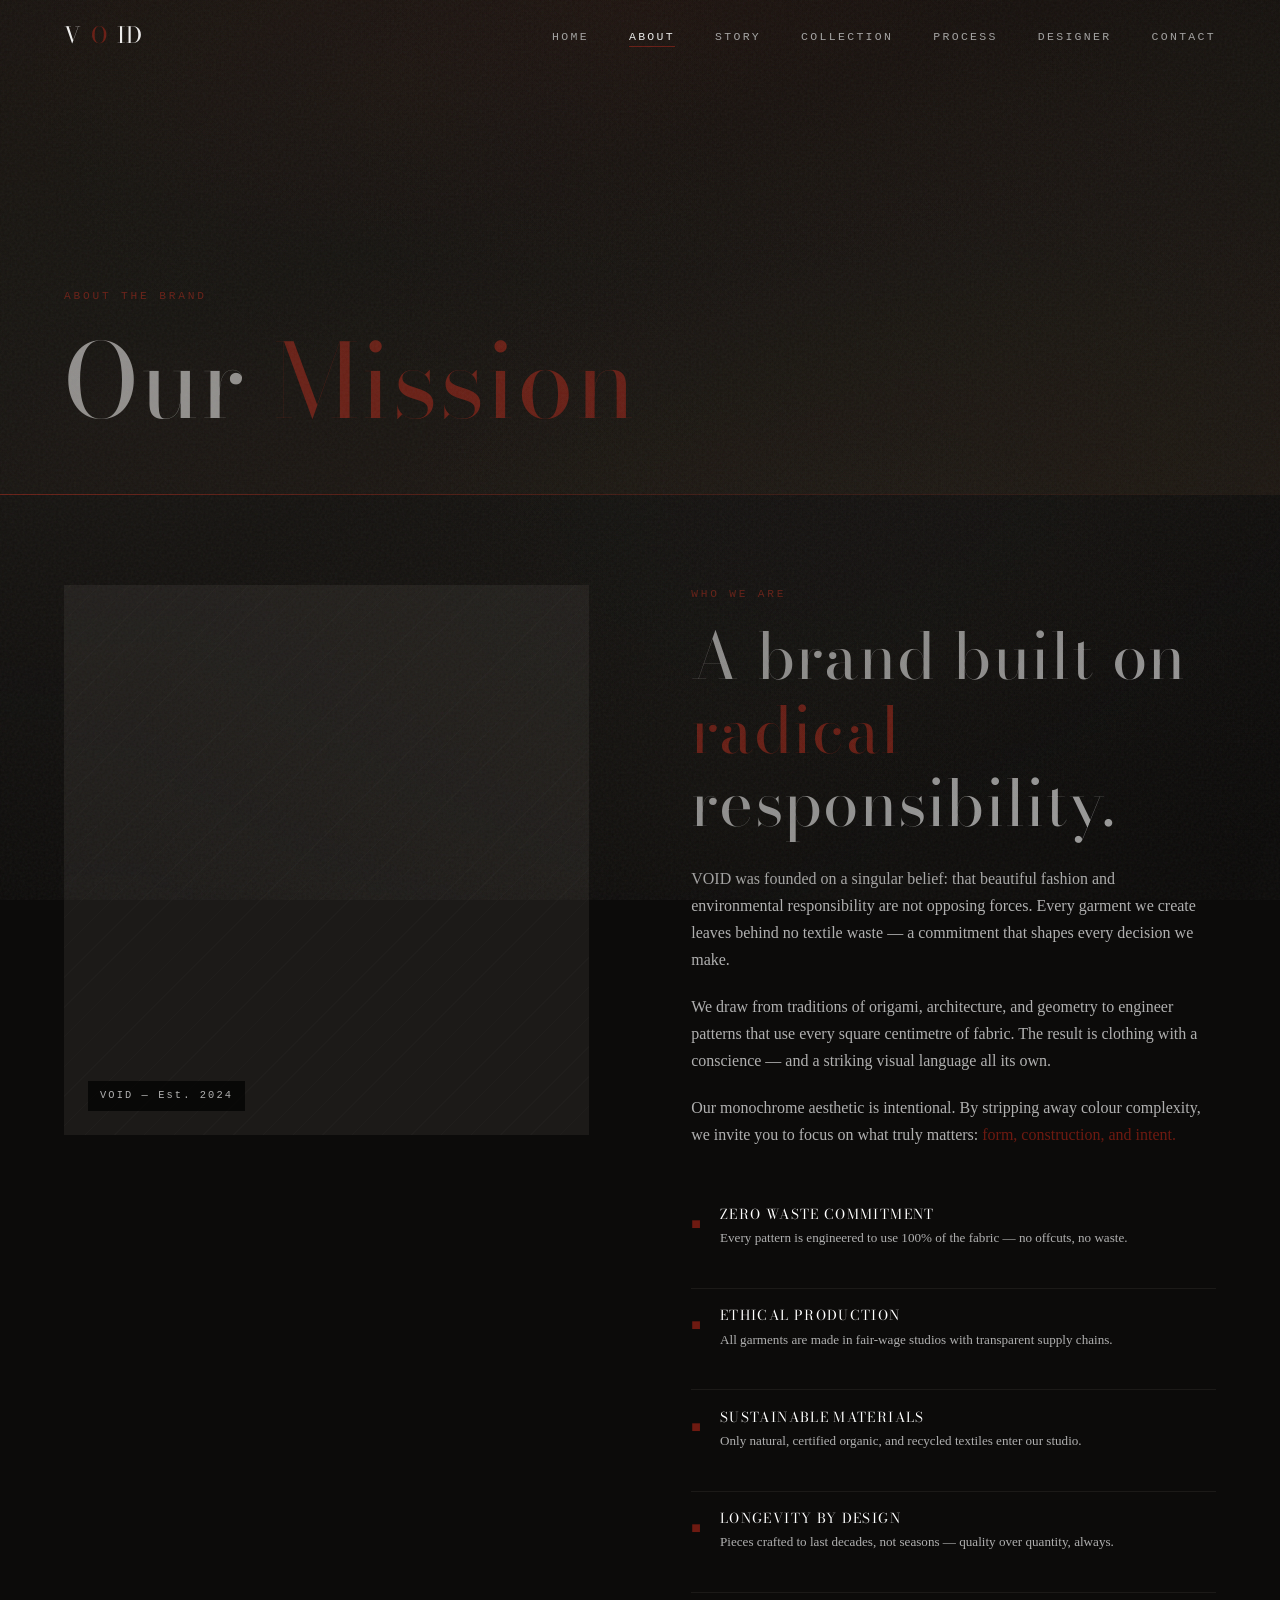
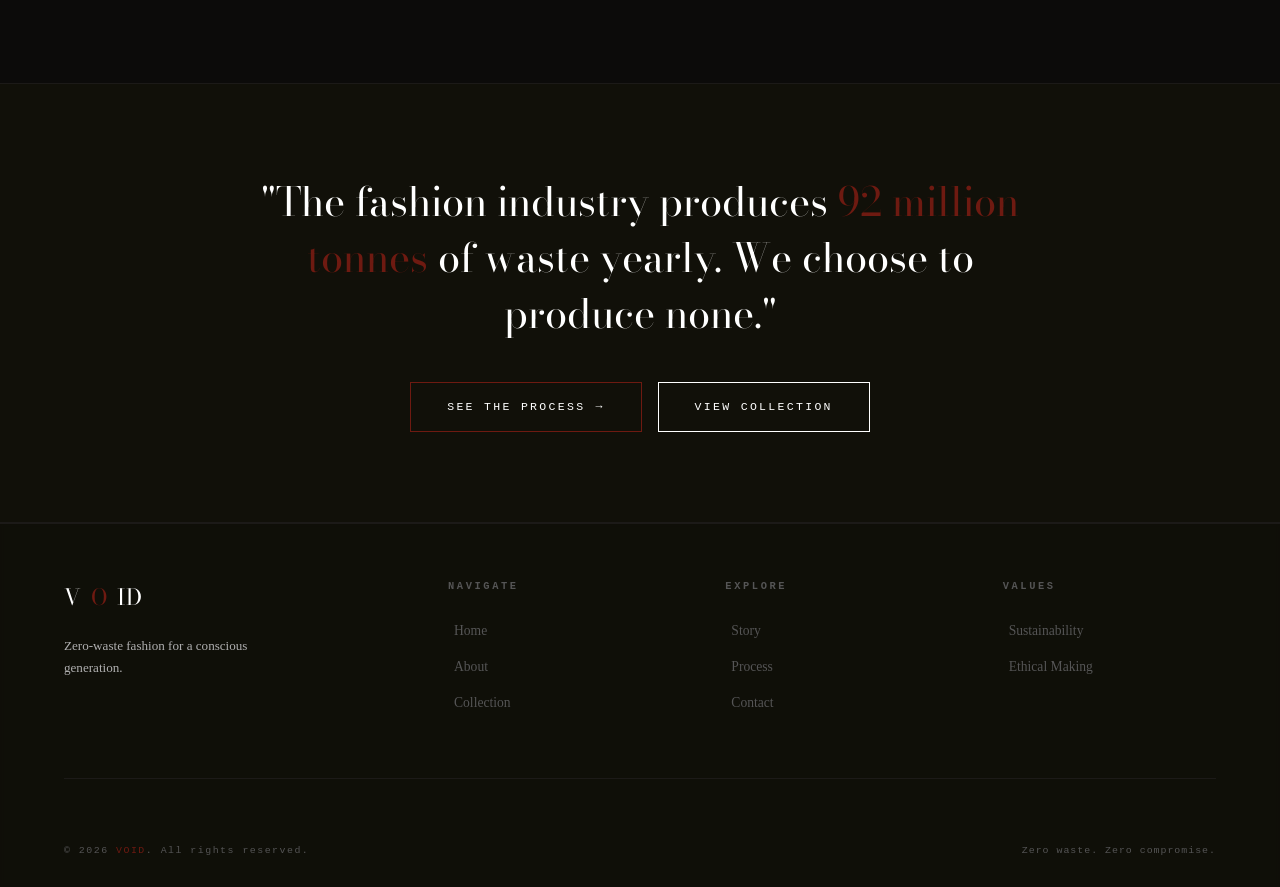
==== about.html @ 2afdbbfb "Add website files Co-Authored-By: Claude Sonnet 4.6 <noreply@anthropic.com>" ====
<!DOCTYPE html>
<html lang="en">
<head>
  <meta charset="UTF-8" />
  <meta name="viewport" content="width=device-width, initial-scale=1.0" />
  <title>About — VOID Zero-Waste Fashion</title>
  <link rel="preconnect" href="https://fonts.googleapis.com" />
  <link rel="preconnect" href="https://fonts.gstatic.com" crossorigin />
  <link href="https://fonts.googleapis.com/css2?family=Bodoni+Moda:ital,opsz,wght@0,6..96,300;0,6..96,400;0,6..96,600;1,6..96,300;1,6..96,400&family=Inter:wght@300;400;500&display=swap" rel="stylesheet" />
  <link rel="stylesheet" href="css/styles.css" />
</head>
<body>

<!-- Loader -->
<div class="page-loader">
  <div class="loader-text"><span>ABOUT</span></div>
  <div class="loader-bar"></div>
  <div class="loader-num">0%</div>
</div>

<div class="cursor-dot"></div>
<div class="cursor-ring"></div>

<div class="lightbox">
  <button class="lightbox-close">&#x2715;</button>
  <img class="lightbox-img" src="" alt="" />
</div>

<nav class="navbar">
  <a href="index.html" class="nav-logo">V<span>O</span>ID</a>
  <ul class="nav-links">
    <li><a href="index.html">Home</a></li>
    <li><a href="about.html">About</a></li>
    <li><a href="story.html">Story</a></li>
    <li><a href="garments.html">Collection</a></li>
    <li><a href="zero-waste.html">Process</a></li>
    <li><a href="designer.html">Designer</a></li>
    <li><a href="contact.html">Contact</a></li>
  </ul>
  <button class="nav-toggle"><span></span><span></span><span></span></button>
</nav>
<nav class="mobile-nav">
  <a href="index.html">Home</a><a href="about.html">About</a><a href="story.html">Story</a>
  <a href="garments.html">Collection</a><a href="zero-waste.html">Process</a>
  <a href="designer.html">Designer</a><a href="contact.html">Contact</a>
  <a href="contact.html" class="btn mobile-only-button" style="margin-top: 2rem;">Contact Us</a>
</nav>

<!-- PAGE HERO -->
<div class="page-hero">
  <div class="page-hero-bg"></div>
  <div class="page-hero-line"></div>
  <div class="page-hero-content">
    <div class="page-hero-label">
      <span class="label">About the Brand</span>
    </div>
    <h1>Our <em style="font-style:normal;color:var(--red)">Mission</em></h1>
  </div>
</div>

<!-- ABOUT SPLIT -->
<section class="section">
  <div class="about-split">
    <div class="about-img-wrap reveal-left">
      <div class="img-placeholder" style="height:550px;">
        <span class="img-placeholder-text">Brand Image</span>
      </div>
      <div class="about-img-label">VOID — Est. 2024</div>
    </div>

    <div class="about-text reveal-right delay-2">
      <span class="label" style="margin-bottom:1rem;display:block;">Who We Are</span>
      <h2 style="margin-bottom:1.5rem;">A brand built on <span class="text-red">radical</span> responsibility.</h2>
      <p>VOID was founded on a singular belief: that beautiful fashion and environmental responsibility are not opposing forces. Every garment we create leaves behind no textile waste — a commitment that shapes every decision we make.</p>
      <p>We draw from traditions of origami, architecture, and geometry to engineer patterns that use every square centimetre of fabric. The result is clothing with a conscience — and a striking visual language all its own.</p>
      <p>Our monochrome aesthetic is intentional. By stripping away colour complexity, we invite you to focus on what truly matters: <span class="text-red">form, construction, and intent.</span></p>

      <div class="values-list">
        <div class="value-item">
          <span class="value-icon">&#9632;</span>
          <div class="value-content">
            <h4>Zero Waste Commitment</h4>
            <p>Every pattern is engineered to use 100% of the fabric — no offcuts, no waste.</p>
          </div>
        </div>
        <div class="value-item">
          <span class="value-icon">&#9632;</span>
          <div class="value-content">
            <h4>Ethical Production</h4>
            <p>All garments are made in fair-wage studios with transparent supply chains.</p>
          </div>
        </div>
        <div class="value-item">
          <span class="value-icon">&#9632;</span>
          <div class="value-content">
            <h4>Sustainable Materials</h4>
            <p>Only natural, certified organic, and recycled textiles enter our studio.</p>
          </div>
        </div>
        <div class="value-item">
          <span class="value-icon">&#9632;</span>
          <div class="value-content">
            <h4>Longevity by Design</h4>
            <p>Pieces crafted to last decades, not seasons — quality over quantity, always.</p>
          </div>
        </div>
      </div>
    </div>
  </div>
</section>

<!-- MISSION STATEMENT -->
<section class="section" style="background:var(--bg-2);border-top:1px solid var(--bg-3);border-bottom:1px solid var(--bg-3);">
  <div style="max-width:800px;margin:0 auto;text-align:center;">
    <p class="reveal" style="font-family:var(--font-heading);font-size:clamp(1.5rem,3.5vw,2.5rem);color:var(--white);line-height:1.4;max-width:100%;">
      "The fashion industry produces <span class="text-red">92 million tonnes</span> of waste yearly. We choose to produce none."
    </p>
    <div style="margin-top:2.5rem;display:flex;gap:1rem;justify-content:center;flex-wrap:wrap;" class="reveal delay-2">
      <a href="zero-waste.html" class="btn"><span>See the Process</span><span class="btn-arrow">&#8594;</span></a>
      <a href="garments.html" class="btn btn-outline"><span>View Collection</span></a>
    </div>
  </div>
</section>

<!-- FOOTER -->
<footer class="footer">
  <div class="footer-top">
    <div class="footer-brand">
      <a href="index.html" class="nav-logo">V<span>O</span>ID</a>
      <p>Zero-waste fashion for a conscious generation.</p>
    </div>
    <div class="footer-col">
      <h5>Navigate</h5>
      <ul>
        <li><a href="index.html">Home</a></li>
        <li><a href="about.html">About</a></li>
        <li><a href="garments.html">Collection</a></li>
      </ul>
    </div>
    <div class="footer-col">
      <h5>Explore</h5>
      <ul>
        <li><a href="story.html">Story</a></li>
        <li><a href="zero-waste.html">Process</a></li>
        <li><a href="contact.html">Contact</a></li>
      </ul>
    </div>
    <div class="footer-col">
      <h5>Values</h5>
      <ul>
        <li><a href="#">Sustainability</a></li>
        <li><a href="#">Ethical Making</a></li>
      </ul>
    </div>
  </div>
  <div class="footer-bottom">
    <p class="footer-copy">&copy; 2026 <span>VOID</span>. All rights reserved.</p>
    <p class="footer-made">Zero waste. Zero compromise.</p>
  </div>
</footer>

<script src="js/script.js"></script>
</body>
</html>
---- css/styles.css ----
/* ============================================
   ZERO-WASTE FASHION — MASTER STYLESHEET
   Monochrome + Red Accent Design System
   ============================================ */

/* ---------- CSS VARIABLES ---------- */
:root {
  --bg:         #0c0b0a;
  --bg-2:       #111009;
  --bg-3:       #1c1a18;
  --bg-4:       #252220;
  --white:      #ffffff;
  --grey-light: #e0e0e0;
  --grey:       #b0b0b0;
  --grey-dark:  #555555;
  --red:        #6e1a11;
  --red-dark:   #5c1509;
  --red-glow:   rgba(110, 26, 17, 0.25);
  --red-glow-sm:rgba(110, 26, 17, 0.10);

  --font-heading: 'Bodoni Moda', 'Georgia', serif;
  --font-body:    'Georgia', 'Palatino Linotype', Palatino, serif;
  --font-mono:    'Courier New', monospace;

  --transition: 0.35s cubic-bezier(0.4, 0, 0.2, 1);
  --transition-slow: 0.7s cubic-bezier(0.4, 0, 0.2, 1);
  --radius: 2px;
  --nav-h: 70px;
}

/* ---------- RESET & BASE ---------- */
*, *::before, *::after { box-sizing: border-box; margin: 0; padding: 0; }

html {
  scroll-behavior: smooth;
  font-size: 16px;
}

body {
  background: var(--bg);
  color: var(--white);
  font-family: var(--font-body);
  line-height: 1.7;
  overflow-x: hidden;
  cursor: none;
}

img { display: block; width: 100%; object-fit: cover; }
a  { color: inherit; text-decoration: none; }
ul { list-style: none; }

/* No italics — all italic styling removed globally */
em, i, h1 em, h2 em, h3 em, h4 em, p em,
*[style*="font-style:italic"],
*[style*="font-style: italic"] { font-style: normal !important; }

/* ---------- CUSTOM CURSOR ---------- */
.cursor-dot,
.cursor-ring {
  position: fixed;
  border-radius: 50%;
  pointer-events: none;
  z-index: 99999;
  transition: transform 0.1s ease, opacity 0.3s ease;
}
.cursor-dot {
  width: 8px; height: 8px;
  background: var(--red);
  top: 0; left: 0;
  transform: translate(-50%, -50%);
}
.cursor-ring {
  width: 36px; height: 36px;
  border: 1.5px solid var(--red);
  top: 0; left: 0;
  transform: translate(-50%, -50%);
  transition: width 0.3s ease, height 0.3s ease, border-color 0.3s ease, transform 0.12s ease;
}
.cursor-ring.hovered {
  width: 56px; height: 56px;
  border-color: var(--white);
  background: var(--red-glow-sm);
}

/* ---------- SCROLLBAR ---------- */
::-webkit-scrollbar { width: 4px; }
::-webkit-scrollbar-track { background: var(--bg); }
::-webkit-scrollbar-thumb { background: var(--red); border-radius: 2px; }

/* ---------- SELECTION ---------- */
::selection { background: var(--red); color: var(--white); }

/* ---------- TYPOGRAPHY ---------- */
h1, h2, h3, h4 {
  font-family: var(--font-heading);
  font-weight: 400;
  letter-spacing: 0.02em;
  line-height: 1.15;
  color: rgba(255, 255, 255, 0.6);
}

h1 { font-size: clamp(3rem, 8vw, 7rem); }
h2 { font-size: clamp(2rem, 5vw, 4rem); }
h3 { font-size: clamp(1.25rem, 3vw, 2rem); }
h4 { font-size: 1.1rem; letter-spacing: 0.15em; text-transform: uppercase; }

/* Bodoni Moda italic — applied to key decorative text throughout all pages */
.hero-title .line:nth-child(2) span,
.hero-title .line:last-child span,
.page-hero-content h1,
.philosophy-quote,
.about-text h2,
.designer-text-col h2,
.story-intro h2,
.process-step-text h2,
blockquote,
.form-success h3,
section > div > p[style*="font-family"],
[style*="font-family:var(--font-heading)"],
[style*="font-family: var(--font-heading)"] {
  font-style: normal;
}

/* Italic accent on all em/i inside headings */
h1 em, h2 em, h3 em, h4 em, p em {
  font-style: normal;
  font-family: var(--font-heading);
  color: rgba(255,255,255,0.85);
}

/* Nav logo italic O */
.nav-logo { font-style: normal; letter-spacing: 0.05em; }
.nav-logo span { font-style: normal; }

p  { color: var(--grey); font-size: 1rem; max-width: 65ch; }

.label {
  font-family: var(--font-mono);
  font-size: 0.7rem;
  letter-spacing: 0.25em;
  text-transform: uppercase;
  color: var(--red);
}

/* ---------- WATERCOLOR PAPER BACKGROUND ---------- */
/* Layer 1: watercolor wash blotches */
body::after {
  content: '';
  position: fixed;
  inset: 0;
  background:
    radial-gradient(ellipse 180% 120% at 8%  45%,  rgba(80, 72, 60, 0.18) 0%, transparent 55%),
    radial-gradient(ellipse 130% 160% at 92% 15%,  rgba(65, 58, 48, 0.14) 0%, transparent 50%),
    radial-gradient(ellipse 100% 100% at 55% 88%,  rgba(55, 50, 40, 0.12) 0%, transparent 45%),
    radial-gradient(ellipse  70%  80% at 30% 10%,  rgba(45, 40, 32, 0.10) 0%, transparent 40%),
    radial-gradient(ellipse 110%  90% at 75% 55%,  rgba(35, 30, 25, 0.08) 0%, transparent 40%);
  pointer-events: none;
  z-index: 9997;
}

/* Layer 2: fine paper grain / noise */
body::before {
  content: '';
  position: fixed;
  inset: 0;
  background-image: url("data:image/svg+xml,%3Csvg viewBox='0 0 512 512' xmlns='http://www.w3.org/2000/svg'%3E%3Cfilter id='n'%3E%3CfeTurbulence type='fractalNoise' baseFrequency='0.68' numOctaves='4' stitchTiles='stitch'/%3E%3C/filter%3E%3Crect width='100%25' height='100%25' filter='url(%23n)' opacity='1'/%3E%3C/svg%3E");
  opacity: 0.055;
  pointer-events: none;
  z-index: 9998;
}

/* ================================================
   NAVIGATION
   ================================================ */
.navbar {
  position: fixed;
  top: 0; left: 0; right: 0;
  height: var(--nav-h);
  display: flex;
  align-items: center;
  justify-content: space-between;
  padding: 0 5vw;
  z-index: 1000;
  transition: background var(--transition), backdrop-filter var(--transition);
}
.navbar.scrolled {
  background: rgba(0,0,0,0.88);
  backdrop-filter: blur(16px);
  border-bottom: 1px solid rgba(255,255,255,0.05);
}

.nav-logo {
  font-family: var(--font-heading);
  font-size: 1.4rem;
  letter-spacing: 0.08em;
  display: flex;
  align-items: center;
  gap: 8px;
}
.nav-logo span { color: var(--red); }

.nav-links {
  display: flex;
  gap: 2.5rem;
  align-items: center;
}
.nav-links a {
  font-family: var(--font-mono);
  font-size: 0.72rem;
  letter-spacing: 0.2em;
  text-transform: uppercase;
  color: var(--grey);
  position: relative;
  transition: color var(--transition);
}
.nav-links a::after {
  content: '';
  position: absolute;
  bottom: -4px; left: 0;
  width: 0; height: 1px;
  background: var(--red);
  transition: width var(--transition);
}
.nav-links a:hover,
.nav-links a.active { color: var(--white); }
.nav-links a:hover::after,
.nav-links a.active::after { width: 100%; }

.nav-toggle {
  display: none;
  flex-direction: column;
  gap: 5px;
  cursor: none;
  background: none;
  border: none;
  padding: 4px;
}
.nav-toggle span {
  display: block;
  width: 28px; height: 1.5px;
  background: var(--white);
  transition: var(--transition);
}
.nav-toggle.open span:nth-child(1) { transform: rotate(45deg) translate(5px, 5px); }
.nav-toggle.open span:nth-child(2) { opacity: 0; transform: scaleX(0); }
.nav-toggle.open span:nth-child(3) { transform: rotate(-45deg) translate(5px, -5px); }

/* Mobile Nav */
.mobile-nav {
  position: fixed;
  inset: 0;
  background: var(--bg);
  z-index: 999;
  display: flex;
  flex-direction: column;
  align-items: center;
  justify-content: center;
  gap: 2.5rem;
  transform: translateX(100%);
  transition: transform 0.55s cubic-bezier(0.76, 0, 0.24, 1);
}
.mobile-nav.open { transform: translateX(0); }
.mobile-nav a {
  font-family: var(--font-heading);
  font-size: 2.5rem;
  color: var(--grey);
  transition: color var(--transition);
  position: relative;
}
.mobile-nav a:hover { color: var(--red); }

/* ================================================
   BUTTONS
   ================================================ */
.btn {
  display: inline-flex;
  align-items: center;
  gap: 10px;
  padding: 14px 36px;
  font-family: var(--font-mono);
  font-size: 0.72rem;
  letter-spacing: 0.2em;
  text-transform: uppercase;
  border: 1px solid var(--red);
  color: var(--white);
  background: transparent;
  cursor: none;
  position: relative;
  overflow: hidden;
  transition: color var(--transition);
}
.btn::before {
  content: '';
  position: absolute;
  inset: 0;
  background: var(--red);
  transform: scaleX(0);
  transform-origin: left;
  transition: transform var(--transition);
  z-index: 0;
}
.btn:hover::before { transform: scaleX(1); }
.btn span { position: relative; z-index: 1; }
.btn-arrow { position: relative; z-index: 1; transition: transform var(--transition); }
.btn:hover .btn-arrow { transform: translateX(4px); }

.btn-outline {
  border-color: var(--white);
}
.btn-outline::before { background: var(--white); }
.btn-outline:hover { color: var(--bg); }

.mobile-only-button {
  display: none;
}

/* ================================================
   PAGE TRANSITIONS & LOADER
   ================================================ */
.page-loader {
  position: fixed;
  inset: 0;
  background: var(--bg);
  z-index: 99997;
  display: flex;
  align-items: center;
  justify-content: center;
  flex-direction: column;
  gap: 24px;
}
.loader-text {
  font-family: var(--font-heading);
  font-size: clamp(2rem, 6vw, 5rem);
  overflow: hidden;
}
.loader-text span {
  display: inline-block;
  animation: loaderReveal 0.8s cubic-bezier(0.76, 0, 0.24, 1) forwards;
  transform: translateY(110%);
}
.loader-bar {
  width: 180px; height: 1px;
  background: var(--bg-3);
  position: relative;
  overflow: hidden;
}
.loader-bar::after {
  content: '';
  position: absolute;
  top: 0; left: -100%;
  width: 100%; height: 100%;
  background: var(--red);
  animation: loaderProgress 1.6s ease forwards 0.3s;
}
.loader-num {
  font-family: var(--font-mono);
  font-size: 0.7rem;
  color: var(--grey-dark);
  letter-spacing: 0.2em;
}

@keyframes loaderReveal {
  to { transform: translateY(0); }
}
@keyframes loaderProgress {
  to { left: 0; }
}

.page-loader.done {
  animation: loaderExit 0.7s cubic-bezier(0.76, 0, 0.24, 1) 0.3s forwards;
}
@keyframes loaderExit {
  to { transform: translateY(-100%); }
}

/* ================================================
   HERO — HOME
   ================================================ */
.hero {
  position: relative;
  height: 100vh;
  min-height: 600px;
  display: flex;
  align-items: flex-end;
  padding: 0 5vw 8vh;
  overflow: hidden;
}

.hero-video {
  position: absolute;
  inset: 0;
  z-index: 0;
}
.hero-video video {
  width: 100%; height: 100%;
  object-fit: cover;
  filter: grayscale(100%) brightness(0.35);
}
.hero-video::after {
  content: '';
  position: absolute;
  inset: 0;
  background: linear-gradient(
    to top,
    rgba(0,0,0,0.95) 0%,
    rgba(0,0,0,0.4) 50%,
    rgba(0,0,0,0.2) 100%
  );
}

.hero-placeholder {
  position: absolute;
  inset: 0;
  background: linear-gradient(135deg, #0a0a0a 0%, #1a1a1a 50%, #0d0d0d 100%);
  display: flex;
  align-items: center;
  justify-content: center;
}
.hero-placeholder-pattern {
  width: 100%; height: 100%;
  opacity: 0.06;
  background-image:
    repeating-linear-gradient(0deg, var(--white) 0, var(--white) 1px, transparent 1px, transparent 60px),
    repeating-linear-gradient(90deg, var(--white) 0, var(--white) 1px, transparent 1px, transparent 60px);
}

.hero-content {
  position: relative;
  z-index: 2;
  max-width: 900px;
}

.hero-label {
  display: flex;
  align-items: center;
  gap: 16px;
  margin-bottom: 2rem;
}
.hero-label::before {
  content: '';
  width: 48px; height: 1px;
  background: var(--red);
}

.hero-title {
  margin-bottom: 1.5rem;
  overflow: hidden;
}
.hero-title .line {
  display: block;
  overflow: hidden;
}
.hero-title .line span {
  display: block;
  transform: translateY(110%);
  animation: slideUp 0.9s cubic-bezier(0.76, 0, 0.24, 1) forwards;
}
.hero-title .line:nth-child(1) span { animation-delay: 0.1s; }
.hero-title .line:nth-child(2) span { animation-delay: 0.2s; }
.hero-title .line:nth-child(3) span { animation-delay: 0.3s; }

@keyframes slideUp {
  to { transform: translateY(0); }
}

.hero-sub {
  max-width: 480px;
  margin-bottom: 2.5rem;
  opacity: 0;
  animation: fadeIn 1s ease 0.8s forwards;
}

.hero-cta {
  display: flex;
  gap: 1rem;
  flex-wrap: wrap;
  opacity: 0;
  animation: fadeIn 1s ease 1s forwards;
}

@keyframes fadeIn {
  to { opacity: 1; }
}

.hero-scroll {
  position: absolute;
  bottom: 2.5rem;
  right: 5vw;
  z-index: 2;
  display: flex;
  flex-direction: column;
  align-items: center;
  gap: 10px;
  opacity: 0;
  animation: fadeIn 1s ease 1.4s forwards;
}
.hero-scroll span {
  font-family: var(--font-mono);
  font-size: 0.6rem;
  letter-spacing: 0.3em;
  color: var(--grey-dark);
  writing-mode: vertical-rl;
}
.scroll-line {
  width: 1px; height: 60px;
  background: var(--bg-3);
  position: relative;
  overflow: hidden;
}
.scroll-line::after {
  content: '';
  position: absolute;
  top: -100%;
  width: 100%; height: 100%;
  background: var(--red);
  animation: scrollAnim 2s ease infinite 1.5s;
}
@keyframes scrollAnim {
  to { top: 100%; }
}

/* ================================================
   SECTIONS — COMMON
   ================================================ */
.section {
  padding: 10vh 5vw;
  position: relative;
}
.section-sm { padding: 6vh 5vw; }

.section-header {
  margin-bottom: 5rem;
  display: flex;
  flex-direction: column;
  gap: 1rem;
  position: relative;
}
.section-header.centered {
  align-items: center;
  text-align: center;
}
.section-header.centered p { margin: 0 auto; }

.section-num {
  font-family: var(--font-mono);
  font-size: 0.65rem;
  letter-spacing: 0.3em;
  color: var(--grey-dark);
}

/* Red accent line */
.accent-line {
  width: 48px; height: 2px;
  background: var(--red);
  display: block;
}
.accent-line.center { margin: 0 auto; }

/* Reveal animations (JS adds .revealed) */
.reveal {
  opacity: 0;
  transform: translateY(40px);
  transition: opacity 0.8s cubic-bezier(0.4, 0, 0.2, 1),
              transform 0.8s cubic-bezier(0.4, 0, 0.2, 1);
}
.reveal.revealed {
  opacity: 1;
  transform: translateY(0);
}
.reveal-left {
  opacity: 0;
  transform: translateX(-50px);
  transition: opacity 0.8s ease, transform 0.8s ease;
}
.reveal-left.revealed { opacity: 1; transform: translateX(0); }
.reveal-right {
  opacity: 0;
  transform: translateX(50px);
  transition: opacity 0.8s ease, transform 0.8s ease;
}
.reveal-right.revealed { opacity: 1; transform: translateX(0); }

/* Stagger delays */
.delay-1 { transition-delay: 0.1s; }
.delay-2 { transition-delay: 0.2s; }
.delay-3 { transition-delay: 0.3s; }
.delay-4 { transition-delay: 0.4s; }
.delay-5 { transition-delay: 0.5s; }

/* ================================================
   HOME — MARQUEE BAND
   ================================================ */
.marquee-band {
  border-top: 1px solid var(--bg-3);
  border-bottom: 1px solid var(--bg-3);
  overflow: hidden;
  padding: 18px 0;
  background: var(--bg-2);
}
.marquee-track {
  display: flex;
  gap: 3rem;
  width: max-content;
  animation: marquee 22s linear infinite;
}
.marquee-band:hover .marquee-track { animation-play-state: paused; }
.marquee-item {
  display: flex;
  align-items: center;
  gap: 1.5rem;
  font-family: var(--font-mono);
  font-size: 0.7rem;
  letter-spacing: 0.25em;
  text-transform: uppercase;
  color: var(--grey-dark);
  white-space: nowrap;
}
.marquee-dot { width: 5px; height: 5px; border-radius: 50%; background: var(--red); }
@keyframes marquee {
  to { transform: translateX(-50%); }
}

/* ================================================
   HOME — FEATURED SECTION
   ================================================ */
.featured-grid {
  display: grid;
  grid-template-columns: 1fr 1fr;
  gap: 1.5px;
}
.featured-item {
  position: relative;
  overflow: hidden;
  background: var(--bg-3);
  cursor: none;
}
.featured-item:first-child {
  grid-row: span 2;
}
.featured-img {
  width: 100%;
  height: 100%;
  min-height: 300px;
  object-fit: cover;
  filter: grayscale(100%) brightness(0.7);
  transition: transform 0.9s cubic-bezier(0.4, 0, 0.2, 1),
              filter 0.7s ease;
}
.featured-item:hover .featured-img {
  transform: scale(1.06);
  filter: grayscale(60%) brightness(0.85);
}
.featured-overlay {
  position: absolute;
  inset: 0;
  background: linear-gradient(to top, rgba(0,0,0,0.85) 0%, transparent 60%);
  display: flex;
  flex-direction: column;
  justify-content: flex-end;
  padding: 2rem;
}
.featured-tag {
  font-family: var(--font-mono);
  font-size: 0.65rem;
  letter-spacing: 0.25em;
  text-transform: uppercase;
  color: var(--red);
  margin-bottom: 0.5rem;
}
.featured-title { font-size: 1.3rem; }

/* Red slide-in reveal */
.featured-item::before {
  content: '';
  position: absolute;
  inset: 0;
  background: var(--red);
  transform: scaleY(1);
  transform-origin: top;
  transition: transform 0.8s cubic-bezier(0.76, 0, 0.24, 1);
  z-index: 2;
}
.featured-item.revealed::before { transform: scaleY(0); }

/* ================================================
   HOME — PHILOSOPHY
   ================================================ */
.philosophy {
  display: grid;
  grid-template-columns: 1fr 1fr;
  gap: 8vw;
  align-items: center;
}
.philosophy-quote {
  font-family: var(--font-heading);
  font-size: clamp(1.8rem, 4vw, 3rem);
  line-height: 1.3;
  color: var(--white);
  position: relative;
  padding-left: 2rem;
}
.philosophy-quote::before {
  content: '';
  position: absolute;
  left: 0; top: 0; bottom: 0;
  width: 3px;
  background: linear-gradient(to bottom, var(--red), transparent);
}

.philosophy-stats {
  display: grid;
  grid-template-columns: 1fr 1fr;
  gap: 2rem;
}
.stat-item { padding: 1.5rem; border: 1px solid var(--bg-3); }
.stat-num {
  font-family: var(--font-heading);
  font-size: 3rem;
  color: var(--white);
  line-height: 1;
  margin-bottom: 0.3rem;
}
.stat-num span { color: var(--red); }
.stat-label {
  font-family: var(--font-mono);
  font-size: 0.65rem;
  letter-spacing: 0.2em;
  text-transform: uppercase;
  color: var(--grey-dark);
}

/* ================================================
   HOME — PROCESS PREVIEW
   ================================================ */
.steps-grid {
  display: grid;
  grid-template-columns: repeat(4, 1fr);
  gap: 1px;
  background: var(--bg-3);
}
.step-card {
  background: var(--bg);
  padding: 2.5rem 2rem;
  position: relative;
  overflow: hidden;
  transition: background var(--transition);
}
.step-card::after {
  content: '';
  position: absolute;
  bottom: 0; left: 0;
  width: 0; height: 2px;
  background: var(--red);
  transition: width var(--transition-slow);
}
.step-card:hover { background: var(--bg-2); }
.step-card:hover::after { width: 100%; }

.step-num {
  font-family: var(--font-mono);
  font-size: 0.65rem;
  color: var(--red);
  letter-spacing: 0.2em;
  margin-bottom: 1.5rem;
}
.step-icon {
  width: 40px; height: 40px;
  margin-bottom: 1.5rem;
  opacity: 0.5;
  transition: opacity var(--transition);
}
.step-card:hover .step-icon { opacity: 1; }
.step-title { font-size: 1.1rem; margin-bottom: 0.75rem; }
.step-desc { font-size: 0.85rem; color: var(--grey-dark); }

/* ================================================
   ABOUT PAGE
   ================================================ */
.page-hero {
  height: 55vh;
  min-height: 380px;
  display: flex;
  align-items: flex-end;
  padding: 0 5vw 6vh;
  position: relative;
  overflow: hidden;
  background: var(--bg-2);
}
.page-hero-bg {
  position: absolute;
  inset: 0;
  background: radial-gradient(ellipse 80% 80% at 50% 0%, rgba(255,46,46,0.07) 0%, transparent 70%);
}
.page-hero-line {
  position: absolute;
  bottom: 0; left: 0; right: 0;
  height: 1px;
  background: linear-gradient(to right, var(--red), transparent);
}
.page-hero-content { position: relative; z-index: 1; }
.page-hero-label { margin-bottom: 1rem; }

.about-split {
  display: grid;
  grid-template-columns: 1fr 1fr;
  gap: 8vw;
  align-items: start;
}
.about-img-wrap {
  position: relative;
  overflow: hidden;
}
.about-img-wrap img {
  height: 550px;
  filter: grayscale(100%);
  transition: filter var(--transition-slow);
}
.about-img-wrap:hover img { filter: grayscale(60%); }
.about-img-label {
  position: absolute;
  bottom: 1.5rem; left: 1.5rem;
  font-family: var(--font-mono);
  font-size: 0.65rem;
  letter-spacing: 0.2em;
  color: var(--grey);
  background: rgba(0,0,0,0.7);
  padding: 6px 12px;
}
.about-img-wrap::before {
  content: '';
  position: absolute;
  top: 16px; right: -16px;
  width: 100%; height: 100%;
  border: 1px solid var(--bg-3);
  z-index: -1;
}

.about-text h2 { margin-bottom: 1.5rem; }
.about-text p { margin-bottom: 1.2rem; }

.values-list {
  margin-top: 2.5rem;
  display: flex;
  flex-direction: column;
  gap: 0;
}
.value-item {
  display: flex;
  align-items: flex-start;
  gap: 1.2rem;
  padding: 1.2rem 0;
  border-bottom: 1px solid var(--bg-3);
  transition: padding-left var(--transition);
}
.value-item:hover { padding-left: 8px; }
.value-icon { color: var(--red); font-size: 1rem; margin-top: 3px; flex-shrink: 0; }
.value-content h4 { font-size: 0.85rem; letter-spacing: 0.1em; margin-bottom: 0.3rem; color: var(--white); }
.value-content p { font-size: 0.82rem; }

/* ================================================
   STORY PAGE — MASONRY GRID
   ================================================ */
.story-intro {
  max-width: 700px;
  margin: 0 auto 5rem;
  text-align: center;
}
.story-intro h2 { margin-bottom: 1rem; }

.story-masonry {
  columns: 3;
  column-gap: 1.5px;
}
.story-item {
  break-inside: avoid;
  margin-bottom: 1.5px;
  position: relative;
  overflow: hidden;
  background: var(--bg-3);
  cursor: none;
}
.story-item img {
  width: 100%;
  filter: grayscale(100%) brightness(0.75);
  transition: transform 0.9s cubic-bezier(0.4, 0, 0.2, 1),
              filter 0.6s ease;
  display: block;
}
.story-item:hover img {
  transform: scale(1.05);
  filter: grayscale(30%) brightness(0.9);
}
.story-item-caption {
  position: absolute;
  bottom: 0; left: 0; right: 0;
  padding: 2rem 1.5rem 1.5rem;
  background: linear-gradient(to top, rgba(0,0,0,0.9), transparent);
  transform: translateY(100%);
  transition: transform var(--transition-slow);
}
.story-item:hover .story-item-caption { transform: translateY(0); }
.story-item-num {
  font-family: var(--font-mono);
  font-size: 0.6rem;
  color: var(--red);
  letter-spacing: 0.25em;
  margin-bottom: 0.5rem;
}
.story-item-title { font-size: 1rem; }

/* ================================================
   GARMENTS PAGE
   ================================================ */
.garments-filter {
  display: flex;
  gap: 0.5rem;
  margin-bottom: 3rem;
  flex-wrap: wrap;
}
.filter-btn {
  font-family: var(--font-mono);
  font-size: 0.65rem;
  letter-spacing: 0.2em;
  text-transform: uppercase;
  padding: 8px 20px;
  border: 1px solid var(--bg-3);
  background: none;
  color: var(--grey-dark);
  cursor: none;
  transition: all var(--transition);
}
.filter-btn:hover,
.filter-btn.active {
  border-color: var(--red);
  color: var(--white);
  background: rgba(110,26,17,0.08);
}

.garments-grid {
  display: grid;
  grid-template-columns: repeat(4, 1fr);
  gap: 1.5px;
}
.garment-card {
  background: var(--bg-3);
  overflow: hidden;
  position: relative;
  cursor: none;
}
.garment-img-wrap {
  overflow: hidden;
  position: relative;
  height: 380px;
}
.garment-img-wrap img {
  height: 100%;
  filter: grayscale(100%) brightness(0.8);
  transition: transform 0.9s cubic-bezier(0.4, 0, 0.2, 1),
              filter 0.6s ease;
}
.garment-card:hover .garment-img-wrap img {
  transform: scale(1.08);
  filter: grayscale(20%) brightness(0.95);
}
.garment-overlay {
  position: absolute;
  inset: 0;
  background: rgba(0,0,0,0.5);
  display: flex;
  align-items: center;
  justify-content: center;
  opacity: 0;
  transition: opacity var(--transition);
}
.garment-card:hover .garment-overlay { opacity: 1; }
.garment-overlay-icon {
  width: 48px; height: 48px;
  border: 1px solid var(--white);
  border-radius: 50%;
  display: flex;
  align-items: center;
  justify-content: center;
  transform: scale(0.6);
  transition: transform var(--transition-slow);
}
.garment-card:hover .garment-overlay-icon { transform: scale(1); }

.garment-info {
  padding: 1.2rem;
  border-top: 1px solid var(--bg-4);
}
.garment-tag {
  font-family: var(--font-mono);
  font-size: 0.6rem;
  letter-spacing: 0.2em;
  color: var(--red);
  margin-bottom: 0.4rem;
}
.garment-name { font-size: 1rem; margin-bottom: 0.3rem; }
.garment-desc { font-size: 0.78rem; color: var(--grey-dark); }

/* ================================================
   ZERO-WASTE PROCESS PAGE
   ================================================ */
.process-hero-text {
  max-width: 650px;
}

.process-timeline {
  position: relative;
  display: flex;
  flex-direction: column;
  gap: 0;
}
.process-timeline::before {
  content: '';
  position: absolute;
  left: 40px; top: 0; bottom: 0;
  width: 1px;
  background: var(--bg-3);
}

.process-step {
  display: grid;
  grid-template-columns: 80px 1fr;
  gap: 3rem;
  padding: 4rem 0;
  border-bottom: 1px solid var(--bg-3);
  align-items: start;
  position: relative;
}
.process-step:last-child { border-bottom: none; }

.process-step-num {
  display: flex;
  flex-direction: column;
  align-items: center;
  gap: 8px;
  position: sticky;
  top: 100px;
}
.process-step-circle {
  width: 40px; height: 40px;
  border: 1px solid var(--bg-3);
  border-radius: 50%;
  display: flex;
  align-items: center;
  justify-content: center;
  font-family: var(--font-mono);
  font-size: 0.65rem;
  color: var(--grey-dark);
  background: var(--bg);
  position: relative;
  z-index: 1;
  transition: border-color var(--transition), color var(--transition), background var(--transition);
}
.process-step.active .process-step-circle {
  border-color: var(--red);
  color: var(--red);
  background: rgba(110,26,17,0.08);
}

.process-step-body {
  display: grid;
  grid-template-columns: 1fr 1fr;
  gap: 4rem;
  align-items: center;
}
.process-step-img {
  height: 340px;
  overflow: hidden;
  background: var(--bg-3);
}
.process-step-img img {
  height: 100%;
  filter: grayscale(100%);
  transition: filter var(--transition-slow);
}
.process-step:hover .process-step-img img { filter: grayscale(40%); }
.process-step-text h3 { margin-bottom: 1rem; }
.process-step-text p { margin-bottom: 1.5rem; }
.process-tags {
  display: flex;
  flex-wrap: wrap;
  gap: 0.5rem;
}
.process-tag {
  font-family: var(--font-mono);
  font-size: 0.6rem;
  letter-spacing: 0.15em;
  padding: 4px 12px;
  border: 1px solid var(--bg-4);
  color: var(--grey-dark);
  text-transform: uppercase;
}

/* ================================================
   DESIGNER PAGE
   ================================================ */
.designer-hero {
  display: grid;
  grid-template-columns: 1fr 1.2fr;
  gap: 0;
  min-height: 80vh;
}
.designer-img-col {
  position: relative;
  overflow: hidden;
}
.designer-img-col img {
  height: 100%;
  min-height: 500px;
  filter: grayscale(100%) brightness(0.75);
  transition: filter var(--transition-slow);
}
.designer-img-col:hover img { filter: grayscale(30%) brightness(0.9); }
.designer-img-col::after {
  content: '';
  position: absolute;
  inset: 0;
  background: linear-gradient(to right, transparent 70%, var(--bg) 100%);
}

.designer-text-col {
  display: flex;
  flex-direction: column;
  justify-content: center;
  padding: 6vw;
  background: var(--bg);
}
.designer-text-col .label { margin-bottom: 2rem; }
.designer-text-col h2 { margin-bottom: 1.5rem; }
.designer-text-col p { margin-bottom: 1rem; }

.designer-concepts {
  margin-top: 3rem;
  display: grid;
  grid-template-columns: repeat(3, 1fr);
  gap: 1px;
  background: var(--bg-3);
}
.concept-card {
  background: var(--bg);
  padding: 2rem 1.5rem;
  transition: background var(--transition);
  position: relative;
  overflow: hidden;
}
.concept-card::before {
  content: '';
  position: absolute;
  top: 0; left: 0; right: 0;
  height: 2px;
  background: var(--red);
  transform: scaleX(0);
  transform-origin: left;
  transition: transform var(--transition);
}
.concept-card:hover::before { transform: scaleX(1); }
.concept-card:hover { background: var(--bg-2); }
.concept-icon { font-size: 1.5rem; margin-bottom: 1rem; opacity: 0.7; }
.concept-title { font-size: 0.9rem; margin-bottom: 0.6rem; letter-spacing: 0.08em; }
.concept-text { font-size: 0.8rem; color: var(--grey-dark); }

/* ================================================
   CONTACT PAGE
   ================================================ */
.contact-layout {
  display: grid;
  grid-template-columns: 1fr 1.5fr;
  gap: 8vw;
  align-items: start;
}
.contact-info h2 { margin-bottom: 1rem; }
.contact-info p { margin-bottom: 2.5rem; }

.contact-details {
  display: flex;
  flex-direction: column;
  gap: 1.5rem;
}
.contact-detail {
  display: flex;
  align-items: flex-start;
  gap: 1rem;
}
.contact-detail-icon {
  width: 40px; height: 40px;
  border: 1px solid var(--bg-3);
  display: flex;
  align-items: center;
  justify-content: center;
  color: var(--red);
  flex-shrink: 0;
  font-size: 0.9rem;
}
.contact-detail-text p { font-size: 0.82rem; }
.contact-detail-text strong { color: var(--white); font-weight: 500; display: block; margin-bottom: 2px; }

.contact-socials {
  display: flex;
  gap: 1rem;
  margin-top: 2.5rem;
}
.social-link {
  width: 40px; height: 40px;
  border: 1px solid var(--bg-3);
  display: flex;
  align-items: center;
  justify-content: center;
  color: var(--grey-dark);
  font-size: 0.85rem;
  transition: all var(--transition);
}
.social-link:hover {
  border-color: var(--red);
  color: var(--red);
  background: var(--red-glow-sm);
}

/* FORM */
.contact-form {
  display: flex;
  flex-direction: column;
  gap: 1.5rem;
}
.form-group { position: relative; }
.form-group label {
  display: block;
  font-family: var(--font-mono);
  font-size: 0.65rem;
  letter-spacing: 0.2em;
  text-transform: uppercase;
  color: var(--grey-dark);
  margin-bottom: 0.6rem;
  transition: color var(--transition);
}
.form-group:focus-within label { color: var(--red); }

.form-group input,
.form-group textarea,
.form-group select {
  width: 100%;
  background: var(--bg-2);
  border: 1px solid var(--bg-3);
  border-bottom-color: var(--bg-4);
  color: var(--white);
  font-family: var(--font-body);
  font-size: 0.95rem;
  padding: 14px 16px;
  outline: none;
  transition: border-color var(--transition), background var(--transition);
  border-radius: var(--radius);
  resize: none;
}
.form-group input:focus,
.form-group textarea:focus,
.form-group select:focus {
  border-color: var(--red);
  background: rgba(110,26,17,0.03);
}
.form-group textarea { min-height: 140px; }

.form-row { display: grid; grid-template-columns: 1fr 1fr; gap: 1.5rem; }

.form-line {
  position: absolute;
  bottom: 0; left: 0;
  height: 2px;
  width: 0;
  background: var(--red);
  transition: width 0.4s ease;
}
.form-group:focus-within .form-line { width: 100%; }

.form-submit { display: flex; align-items: center; justify-content: space-between; flex-wrap: wrap; gap: 1rem; }
.form-privacy {
  font-family: var(--font-mono);
  font-size: 0.6rem;
  color: var(--grey-dark);
  letter-spacing: 0.1em;
}

/* Success message */
.form-success {
  display: none;
  text-align: center;
  padding: 3rem;
  border: 1px solid var(--bg-3);
}
.form-success.show { display: block; }
.form-success-icon { font-size: 2rem; color: var(--red); margin-bottom: 1rem; }

/* ================================================
   FOOTER
   ================================================ */
.footer {
  background: var(--bg-2);
  border-top: 1px solid var(--bg-3);
  padding: 6vh 5vw 3vh;
}
.footer-top {
  display: grid;
  grid-template-columns: 1.5fr 1fr 1fr 1fr;
  gap: 4rem;
  margin-bottom: 4rem;
  padding-bottom: 4rem;
  border-bottom: 1px solid var(--bg-3);
}
.footer-brand .nav-logo { margin-bottom: 1.2rem; }
.footer-brand p { font-size: 0.82rem; max-width: 28ch; }

.footer-col h5 {
  font-family: var(--font-mono);
  font-size: 0.65rem;
  letter-spacing: 0.25em;
  text-transform: uppercase;
  color: var(--grey-dark);
  margin-bottom: 1.5rem;
}
.footer-col ul { display: flex; flex-direction: column; gap: 0.8rem; }
.footer-col a {
  font-size: 0.85rem;
  color: var(--grey-dark);
  transition: color var(--transition);
  display: flex;
  align-items: center;
  gap: 6px;
}
.footer-col a::before {
  content: '';
  width: 0; height: 1px;
  background: var(--red);
  transition: width var(--transition);
}
.footer-col a:hover { color: var(--white); }
.footer-col a:hover::before { width: 12px; }

.footer-bottom {
  display: flex;
  align-items: center;
  justify-content: space-between;
  flex-wrap: wrap;
  gap: 1rem;
}
.footer-copy {
  font-family: var(--font-mono);
  font-size: 0.62rem;
  letter-spacing: 0.15em;
  color: var(--grey-dark);
}
.footer-copy span { color: var(--red); }
.footer-made {
  font-family: var(--font-mono);
  font-size: 0.62rem;
  letter-spacing: 0.1em;
  color: var(--grey-dark);
}

/* Hide hero grid pattern when video is present */
.hero-placeholder { display: none; }

/* ================================================
   IMAGE PLACEHOLDERS (when no real images)
   ================================================ */
.img-placeholder {
  background: var(--bg-3);
  display: flex;
  align-items: center;
  justify-content: center;
  min-height: 300px;
  position: relative;
  overflow: hidden;
}
.img-placeholder::before {
  content: '';
  position: absolute;
  inset: 0;
  background:
    repeating-linear-gradient(
      -45deg,
      transparent,
      transparent 20px,
      rgba(255,255,255,0.015) 20px,
      rgba(255,255,255,0.015) 21px
    );
}
.img-placeholder-text {
  font-family: var(--font-mono);
  font-size: 0.65rem;
  letter-spacing: 0.25em;
  color: var(--grey-dark);
  text-transform: uppercase;
}

/* ================================================
   LIGHTBOX
   ================================================ */
.lightbox {
  position: fixed;
  inset: 0;
  background: rgba(0,0,0,0.96);
  z-index: 10000;
  display: none;
  align-items: center;
  justify-content: center;
  opacity: 0;
  transition: opacity 0.4s ease;
}
.lightbox.open {
  display: flex;
  opacity: 1;
}
.lightbox-img {
  max-width: 85vw;
  max-height: 85vh;
  object-fit: contain;
  filter: grayscale(100%);
}
.lightbox-close {
  position: absolute;
  top: 2rem; right: 2rem;
  width: 48px; height: 48px;
  border: 1px solid var(--bg-3);
  background: none;
  color: var(--white);
  font-size: 1.2rem;
  cursor: none;
  transition: border-color var(--transition), color var(--transition);
}
.lightbox-close:hover { border-color: var(--red); color: var(--red); }

/* ================================================
   TOAST NOTIFICATION
   ================================================ */
.toast {
  position: fixed;
  bottom: 2rem;
  left: 50%;
  transform: translateX(-50%) translateY(100px);
  background: var(--bg-2);
  border: 1px solid var(--bg-3);
  border-left: 3px solid var(--red);
  padding: 1rem 1.5rem;
  font-family: var(--font-mono);
  font-size: 0.7rem;
  letter-spacing: 0.1em;
  color: var(--white);
  z-index: 9999;
  transition: transform 0.4s cubic-bezier(0.4, 0, 0.2, 1);
}
.toast.show { transform: translateX(-50%) translateY(0); }

/* ================================================
   RESPONSIVE
   ================================================ */
@media (max-width: 1024px) {
  .garments-grid { grid-template-columns: repeat(2, 1fr); }
  .steps-grid { grid-template-columns: repeat(2, 1fr); }
  .philosophy { grid-template-columns: 1fr; gap: 4rem; }
  .process-step-body { grid-template-columns: 1fr; gap: 2rem; }
  .designer-hero { grid-template-columns: 1fr; }
  .designer-img-col img { min-height: 350px; }
  .designer-img-col::after { background: none; }
  .footer-top { grid-template-columns: 1fr 1fr; gap: 2.5rem; }
}

@media (max-width: 768px) {
  :root { --nav-h: 60px; }
  .nav-links { display: none; }
  .nav-toggle { display: flex; }

  .hero-cta { flex-direction: column; align-items: flex-start; }
  .featured-grid { grid-template-columns: 1fr; }
  .featured-item:first-child { grid-row: span 1; }
  .garments-grid { grid-template-columns: repeat(2, 1fr); }
  .garment-img-wrap { height: 260px; }
  .story-masonry { columns: 2; }
  .about-split { grid-template-columns: 1fr; }
  .about-img-wrap::before { display: none; }
  .contact-layout { grid-template-columns: 1fr; }
  .form-row { grid-template-columns: 1fr; }
  .designer-concepts { grid-template-columns: 1fr; }
  .footer-top { grid-template-columns: 1fr; }
  .process-step { grid-template-columns: 60px 1fr; gap: 1.5rem; }
  .process-timeline::before { left: 30px; }
  .process-step-circle { width: 32px; height: 32px; font-size: 0.6rem; }
  .philosophy-stats { grid-template-columns: 1fr 1fr; }
  .section-header { margin-bottom: 3rem; }
  .about-img-wrap img { height: 380px; }
  .hero-scroll { display: none; }
  .garments-filter { gap: 0.4rem; }
}

@media (max-width: 480px) {
  .garments-grid { grid-template-columns: 1fr; }
  .story-masonry { columns: 1; }
  .steps-grid { grid-template-columns: 1fr; }
  .philosophy-stats { grid-template-columns: 1fr; }
  .mobile-only-button { display: inline-flex; }
  .section { padding: 6vh 4vw; }
  .hero { padding: 0 4vw 6vh; }
  .page-hero { padding: 0 4vw 4vh; }
  .footer-top { gap: 1.5rem; }
  .designer-text-col { padding: 4vw; }
  .contact-layout { gap: 3rem; }
  .process-step { gap: 1rem; }
}

/* ================================================
   UTILITY
   ================================================ */
.text-red { color: var(--red); }
.text-grey { color: var(--grey); }
.mt-1 { margin-top: 1rem; }
.mt-2 { margin-top: 2rem; }
.mb-0 { margin-bottom: 0; }
.flex { display: flex; }
.flex-center { display: flex; align-items: center; justify-content: center; }
.gap-1 { gap: 1rem; }
.w-full { width: 100%; }

/* glitch hover effect for headings */
.glitch {
  position: relative;
}
.glitch:hover::before,
.glitch:hover::after {
  content: attr(data-text);
  position: absolute;
  top: 0; left: 0;
  width: 100%; height: 100%;
  font-family: inherit;
  font-size: inherit;
  font-weight: inherit;
  letter-spacing: inherit;
}
.glitch:hover::before {
  color: var(--red);
  animation: glitch1 0.3s steps(2) infinite;
  clip-path: polygon(0 0, 100% 0, 100% 45%, 0 45%);
}
.glitch:hover::after {
  color: #00ffff;
  animation: glitch2 0.3s steps(2) infinite;
  clip-path: polygon(0 55%, 100% 55%, 100% 100%, 0 100%);
  opacity: 0.4;
}
@keyframes glitch1 {
  0%   { transform: translate(2px, 0); }
  50%  { transform: translate(-2px, 0); }
  100% { transform: translate(2px, 0); }
}
@keyframes glitch2 {
  0%   { transform: translate(-2px, 0); }
  50%  { transform: translate(2px, 0); }
  100% { transform: translate(-2px, 0); }
}

/* ================================================
   WATERCOLOR PAPER — SECTION TRANSPARENCY
   Allows the body texture to bleed through sections
   ================================================ */

/* Secondary background sections — semi-transparent so body watercolor shows */
.marquee-band,
.footer {
  background: rgba(17, 16, 9, 0.82);
  backdrop-filter: blur(2px);
}

.step-card,
.concept-card,
.garment-card,
.stat-item,
.contact-detail-icon,
.value-item {
  background: rgba(12, 11, 10, 0.75);
}

.step-card:hover,
.concept-card:hover {
  background: rgba(22, 20, 18, 0.85);
}

/* Page hero — subtle warm watercolor gradient overlay */
.page-hero {
  background: linear-gradient(
    160deg,
    rgba(22, 18, 14, 0.96) 0%,
    rgba(14, 12, 10, 0.90) 40%,
    rgba(28, 22, 16, 0.88) 100%
  );
}
.page-hero-bg {
  background: radial-gradient(ellipse 80% 80% at 50% 0%,
    rgba(184, 52, 40, 0.06) 0%, transparent 70%);
}

/* Loader — warmer dark */
.page-loader { background: #0c0b0a; }

/* Form inputs — slightly warm dark */
.form-group input,
.form-group textarea,
.form-group select {
  background: rgba(20, 18, 15, 0.9);
}

/* ================================================
   BODONI MODA ITALIC — extra italic flair
   ================================================ */

/* Section subtitles and quotes use italic Bodoni */
.section-header h2,
.about-text h2 {
  font-style: normal;
}

/* Hero title last line — italic emphasis */
.hero-title .line:nth-child(odd) span {
  font-style: normal;
}

/* Featured item titles */
.featured-title {
  font-style: normal;
}

/* Designer page hero title */
.designer-text-col h2 {
  font-style: normal;
}

/* Story section title */
.story-intro h2 {
  font-style: normal;
}

/* Process step headings */
.process-step-text h2 {
  font-style: normal;
}

/* Philosophy quote */
.philosophy-quote {
  font-style: normal;
}

/* Page hero h1 */
.page-hero-content h1 {
  font-style: normal;
}

/* Garment name */
.garment-name {
  font-style: normal;
  font-family: var(--font-heading);
}

/* Step card title */
.step-title {
  font-style: normal;
}

/* Footer brand logo — all italic */
.footer-brand .nav-logo {
  font-style: normal;
}

/* Stat numbers — use heading font for dramatic look */
.stat-num {
  font-family: var(--font-heading);
  font-style: normal;
}

/* Contact headings */
.contact-info h2 {
  font-style: normal;
}
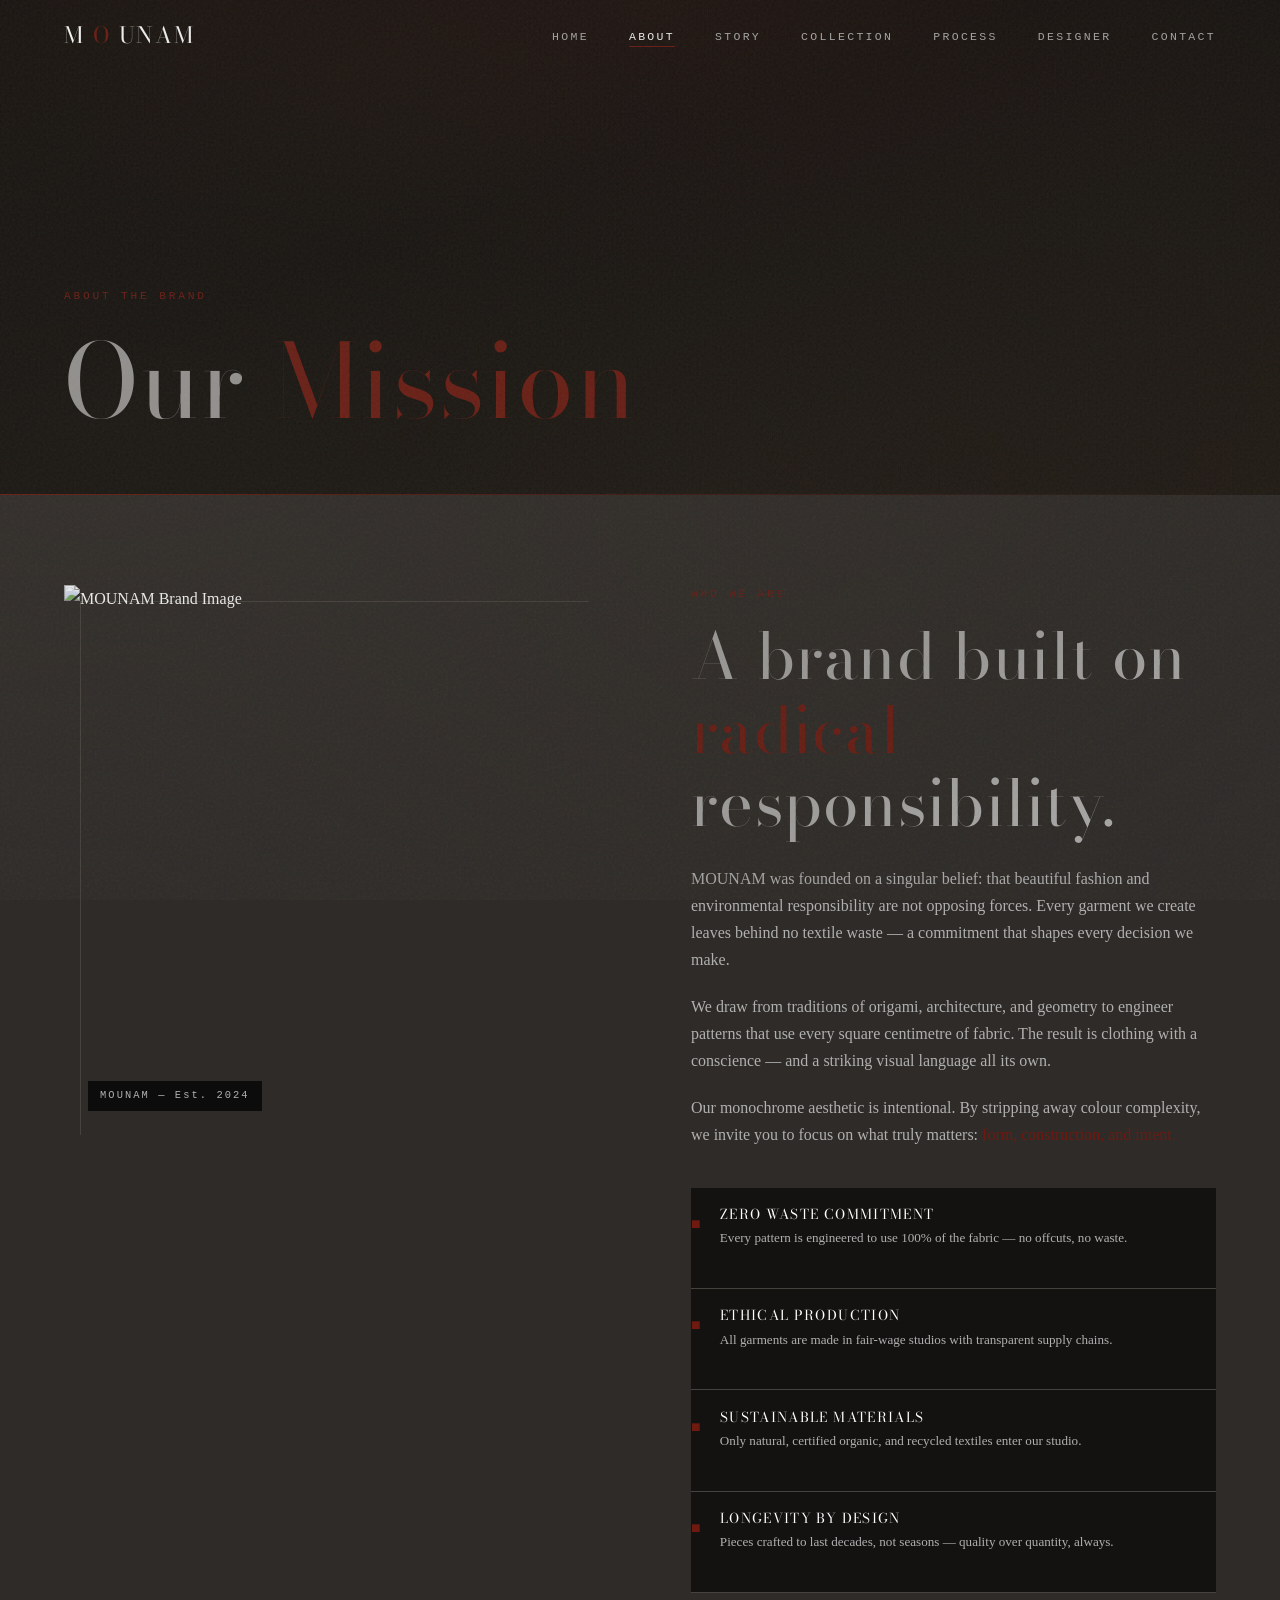
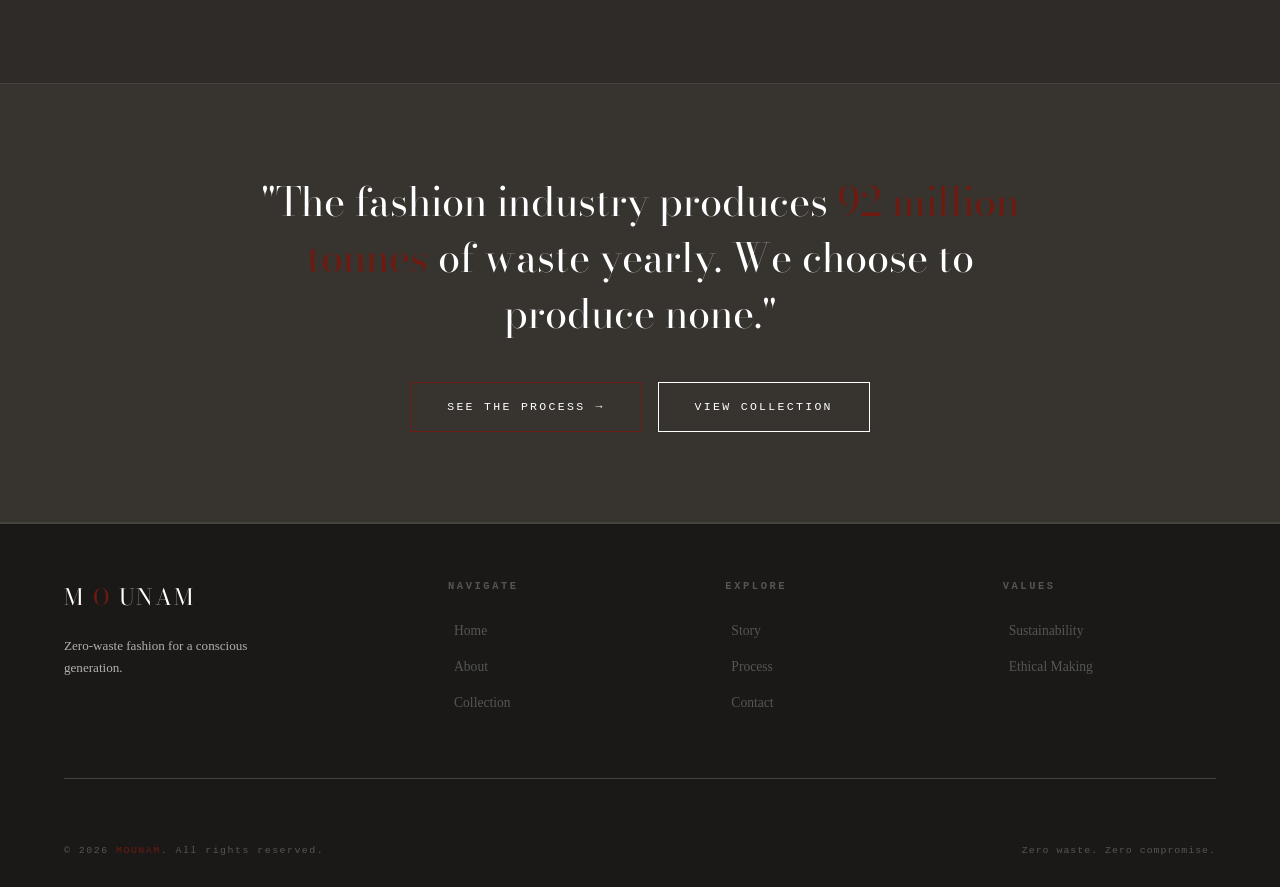
==== commit fb8fd914: "Initial commit" ====
--- a/about.html
+++ b/about.html
@@ -3,7 +3,7 @@
 <head>
   <meta charset="UTF-8" />
   <meta name="viewport" content="width=device-width, initial-scale=1.0" />
-  <title>About — VOID Zero-Waste Fashion</title>
+  <title>About — MOUNAM Zero-Waste Fashion</title>
   <link rel="preconnect" href="https://fonts.googleapis.com" />
   <link rel="preconnect" href="https://fonts.gstatic.com" crossorigin />
   <link href="https://fonts.googleapis.com/css2?family=Bodoni+Moda:ital,opsz,wght@0,6..96,300;0,6..96,400;0,6..96,600;1,6..96,300;1,6..96,400&family=Inter:wght@300;400;500&display=swap" rel="stylesheet" />
@@ -27,7 +27,7 @@
 </div>
 
 <nav class="navbar">
-  <a href="index.html" class="nav-logo">V<span>O</span>ID</a>
+  <a href="index.html" class="nav-logo">M<span>O</span>UNAM</a>
   <ul class="nav-links">
     <li><a href="index.html">Home</a></li>
     <li><a href="about.html">About</a></li>
@@ -62,16 +62,14 @@
 <section class="section">
   <div class="about-split">
     <div class="about-img-wrap reveal-left">
-      <div class="img-placeholder" style="height:550px;">
-        <span class="img-placeholder-text">Brand Image</span>
-      </div>
-      <div class="about-img-label">VOID — Est. 2024</div>
+      <img src="assets/images/garments/IMG_8064.png" alt="MOUNAM Brand Image" style="height:550px;" />
+      <div class="about-img-label">MOUNAM — Est. 2024</div>
     </div>
 
     <div class="about-text reveal-right delay-2">
       <span class="label" style="margin-bottom:1rem;display:block;">Who We Are</span>
       <h2 style="margin-bottom:1.5rem;">A brand built on <span class="text-red">radical</span> responsibility.</h2>
-      <p>VOID was founded on a singular belief: that beautiful fashion and environmental responsibility are not opposing forces. Every garment we create leaves behind no textile waste — a commitment that shapes every decision we make.</p>
+      <p>MOUNAM was founded on a singular belief: that beautiful fashion and environmental responsibility are not opposing forces. Every garment we create leaves behind no textile waste — a commitment that shapes every decision we make.</p>
       <p>We draw from traditions of origami, architecture, and geometry to engineer patterns that use every square centimetre of fabric. The result is clothing with a conscience — and a striking visual language all its own.</p>
       <p>Our monochrome aesthetic is intentional. By stripping away colour complexity, we invite you to focus on what truly matters: <span class="text-red">form, construction, and intent.</span></p>
 
@@ -126,7 +124,7 @@
 <footer class="footer">
   <div class="footer-top">
     <div class="footer-brand">
-      <a href="index.html" class="nav-logo">V<span>O</span>ID</a>
+      <a href="index.html" class="nav-logo">M<span>O</span>UNAM</a>
       <p>Zero-waste fashion for a conscious generation.</p>
     </div>
     <div class="footer-col">
@@ -154,7 +152,7 @@
     </div>
   </div>
   <div class="footer-bottom">
-    <p class="footer-copy">&copy; 2026 <span>VOID</span>. All rights reserved.</p>
+    <p class="footer-copy">&copy; 2026 <span>MOUNAM</span>. All rights reserved.</p>
     <p class="footer-made">Zero waste. Zero compromise.</p>
   </div>
 </footer>
--- a/css/styles.css
+++ b/css/styles.css
@@ -5,10 +5,10 @@
 
 /* ---------- CSS VARIABLES ---------- */
 :root {
-  --bg:         #0c0b0a;
-  --bg-2:       #111009;
-  --bg-3:       #1c1a18;
-  --bg-4:       #252220;
+  --bg:         #2e2b28;
+  --bg-2:       #373430;
+  --bg-3:       #46423d;
+  --bg-4:       #55504a;
   --white:      #ffffff;
   --grey-light: #e0e0e0;
   --grey:       #b0b0b0;
@@ -61,19 +61,18 @@
   border-radius: 50%;
   pointer-events: none;
   z-index: 99999;
-  transition: transform 0.1s ease, opacity 0.3s ease;
+  top: 0; left: 0;
+  will-change: transform;
 }
 .cursor-dot {
   width: 8px; height: 8px;
   background: var(--red);
-  top: 0; left: 0;
-  transform: translate(-50%, -50%);
+  transition: opacity 0.3s ease;
 }
 .cursor-ring {
   width: 36px; height: 36px;
   border: 1.5px solid var(--red);
-  top: 0; left: 0;
-  transform: translate(-50%, -50%);
+  transition: width 0.25s ease, height 0.25s ease, border-color 0.25s ease, opacity 0.3s ease;
   transition: width 0.3s ease, height 0.3s ease, border-color 0.3s ease, transform 0.12s ease;
 }
 .cursor-ring.hovered {
@@ -181,11 +180,11 @@
   justify-content: space-between;
   padding: 0 5vw;
   z-index: 1000;
-  transition: background var(--transition), backdrop-filter var(--transition);
+  transition: background 0.3s ease;
+  will-change: background;
 }
 .navbar.scrolled {
-  background: rgba(0,0,0,0.88);
-  backdrop-filter: blur(16px);
+  background: rgba(20,18,16,0.96);
   border-bottom: 1px solid rgba(255,255,255,0.05);
 }
 
@@ -394,7 +393,7 @@
 .hero-video video {
   width: 100%; height: 100%;
   object-fit: cover;
-  filter: grayscale(100%) brightness(0.35);
+  filter: grayscale(60%) brightness(0.85);
 }
 .hero-video::after {
   content: '';
@@ -559,26 +558,29 @@
 /* Reveal animations (JS adds .revealed) */
 .reveal {
   opacity: 0;
-  transform: translateY(40px);
-  transition: opacity 0.8s cubic-bezier(0.4, 0, 0.2, 1),
-              transform 0.8s cubic-bezier(0.4, 0, 0.2, 1);
+  transform: translate3d(0, 30px, 0);
+  transition: opacity 0.6s cubic-bezier(0.4, 0, 0.2, 1),
+              transform 0.6s cubic-bezier(0.4, 0, 0.2, 1);
+  will-change: transform, opacity;
 }
 .reveal.revealed {
   opacity: 1;
-  transform: translateY(0);
+  transform: translate3d(0, 0, 0);
 }
 .reveal-left {
   opacity: 0;
-  transform: translateX(-50px);
-  transition: opacity 0.8s ease, transform 0.8s ease;
-}
-.reveal-left.revealed { opacity: 1; transform: translateX(0); }
+  transform: translate3d(-40px, 0, 0);
+  transition: opacity 0.6s ease, transform 0.6s ease;
+  will-change: transform, opacity;
+}
+.reveal-left.revealed { opacity: 1; transform: translate3d(0, 0, 0); }
 .reveal-right {
   opacity: 0;
-  transform: translateX(50px);
-  transition: opacity 0.8s ease, transform 0.8s ease;
-}
-.reveal-right.revealed { opacity: 1; transform: translateX(0); }
+  transform: translate3d(40px, 0, 0);
+  transition: opacity 0.6s ease, transform 0.6s ease;
+  will-change: transform, opacity;
+}
+.reveal-right.revealed { opacity: 1; transform: translate3d(0, 0, 0); }
 
 /* Stagger delays */
 .delay-1 { transition-delay: 0.1s; }
@@ -642,13 +644,14 @@
   height: 100%;
   min-height: 300px;
   object-fit: cover;
-  filter: grayscale(100%) brightness(0.7);
-  transition: transform 0.9s cubic-bezier(0.4, 0, 0.2, 1),
-              filter 0.7s ease;
+  filter: grayscale(60%) brightness(1.05);
+  transition: transform 0.6s cubic-bezier(0.4, 0, 0.2, 1),
+              filter 0.4s ease;
+  will-change: transform;
 }
 .featured-item:hover .featured-img {
   transform: scale(1.06);
-  filter: grayscale(60%) brightness(0.85);
+  filter: grayscale(60%) brightness(1.0);
 }
 .featured-overlay {
   position: absolute;
@@ -812,7 +815,7 @@
 }
 .about-img-wrap img {
   height: 550px;
-  filter: grayscale(100%);
+  filter: grayscale(40%) brightness(1.05);
   transition: filter var(--transition-slow);
 }
 .about-img-wrap:hover img { filter: grayscale(60%); }
@@ -879,16 +882,24 @@
   background: var(--bg-3);
   cursor: none;
 }
+.story-item-img {
+  width: 100%;
+  overflow: hidden;
+  position: relative;
+}
 .story-item img {
   width: 100%;
-  filter: grayscale(100%) brightness(0.75);
-  transition: transform 0.9s cubic-bezier(0.4, 0, 0.2, 1),
-              filter 0.6s ease;
+  height: 100%;
+  object-fit: cover;
+  filter: grayscale(60%) brightness(1.05);
+  transition: transform 0.5s cubic-bezier(0.4, 0, 0.2, 1),
+              filter 0.35s ease;
   display: block;
+  will-change: transform;
 }
 .story-item:hover img {
   transform: scale(1.05);
-  filter: grayscale(30%) brightness(0.9);
+  filter: grayscale(30%) brightness(1.05);
 }
 .story-item-caption {
   position: absolute;
@@ -946,6 +957,8 @@
   overflow: hidden;
   position: relative;
   cursor: none;
+  transition: opacity 0.35s ease, transform 0.35s ease;
+  will-change: transform, opacity;
 }
 .garment-img-wrap {
   overflow: hidden;
@@ -954,13 +967,14 @@
 }
 .garment-img-wrap img {
   height: 100%;
-  filter: grayscale(100%) brightness(0.8);
-  transition: transform 0.9s cubic-bezier(0.4, 0, 0.2, 1),
-              filter 0.6s ease;
+  filter: grayscale(60%) brightness(1.05);
+  transition: transform 0.5s cubic-bezier(0.4, 0, 0.2, 1),
+              filter 0.35s ease;
+  will-change: transform;
 }
 .garment-card:hover .garment-img-wrap img {
   transform: scale(1.08);
-  filter: grayscale(20%) brightness(0.95);
+  filter: grayscale(20%) brightness(1.05);
 }
 .garment-overlay {
   position: absolute;
@@ -1073,10 +1087,14 @@
 }
 .process-step-img img {
   height: 100%;
-  filter: grayscale(100%);
-  transition: filter var(--transition-slow);
-}
-.process-step:hover .process-step-img img { filter: grayscale(40%); }
+  filter: grayscale(100%) brightness(0.75);
+  transition: filter 0.5s ease, transform 0.5s ease;
+  will-change: transform, filter;
+}
+.process-step:hover .process-step-img img {
+  filter: grayscale(0%) brightness(1.0);
+  transform: scale(1.04);
+}
 .process-step-text h3 { margin-bottom: 1rem; }
 .process-step-text p { margin-bottom: 1.5rem; }
 .process-tags {
@@ -1110,10 +1128,10 @@
 .designer-img-col img {
   height: 100%;
   min-height: 500px;
-  filter: grayscale(100%) brightness(0.75);
+  filter: grayscale(60%) brightness(1.05);
   transition: filter var(--transition-slow);
 }
-.designer-img-col:hover img { filter: grayscale(30%) brightness(0.9); }
+.designer-img-col:hover img { filter: grayscale(30%) brightness(1.0); }
 .designer-img-col::after {
   content: '';
   position: absolute;
@@ -1415,7 +1433,7 @@
   max-width: 85vw;
   max-height: 85vh;
   object-fit: contain;
-  filter: grayscale(100%);
+  filter: grayscale(40%) brightness(1.05);
 }
 .lightbox-close {
   position: absolute;
@@ -1565,8 +1583,7 @@
 /* Secondary background sections — semi-transparent so body watercolor shows */
 .marquee-band,
 .footer {
-  background: rgba(17, 16, 9, 0.82);
-  backdrop-filter: blur(2px);
+  background: rgba(26, 25, 23, 0.95);
 }
 
 .step-card,
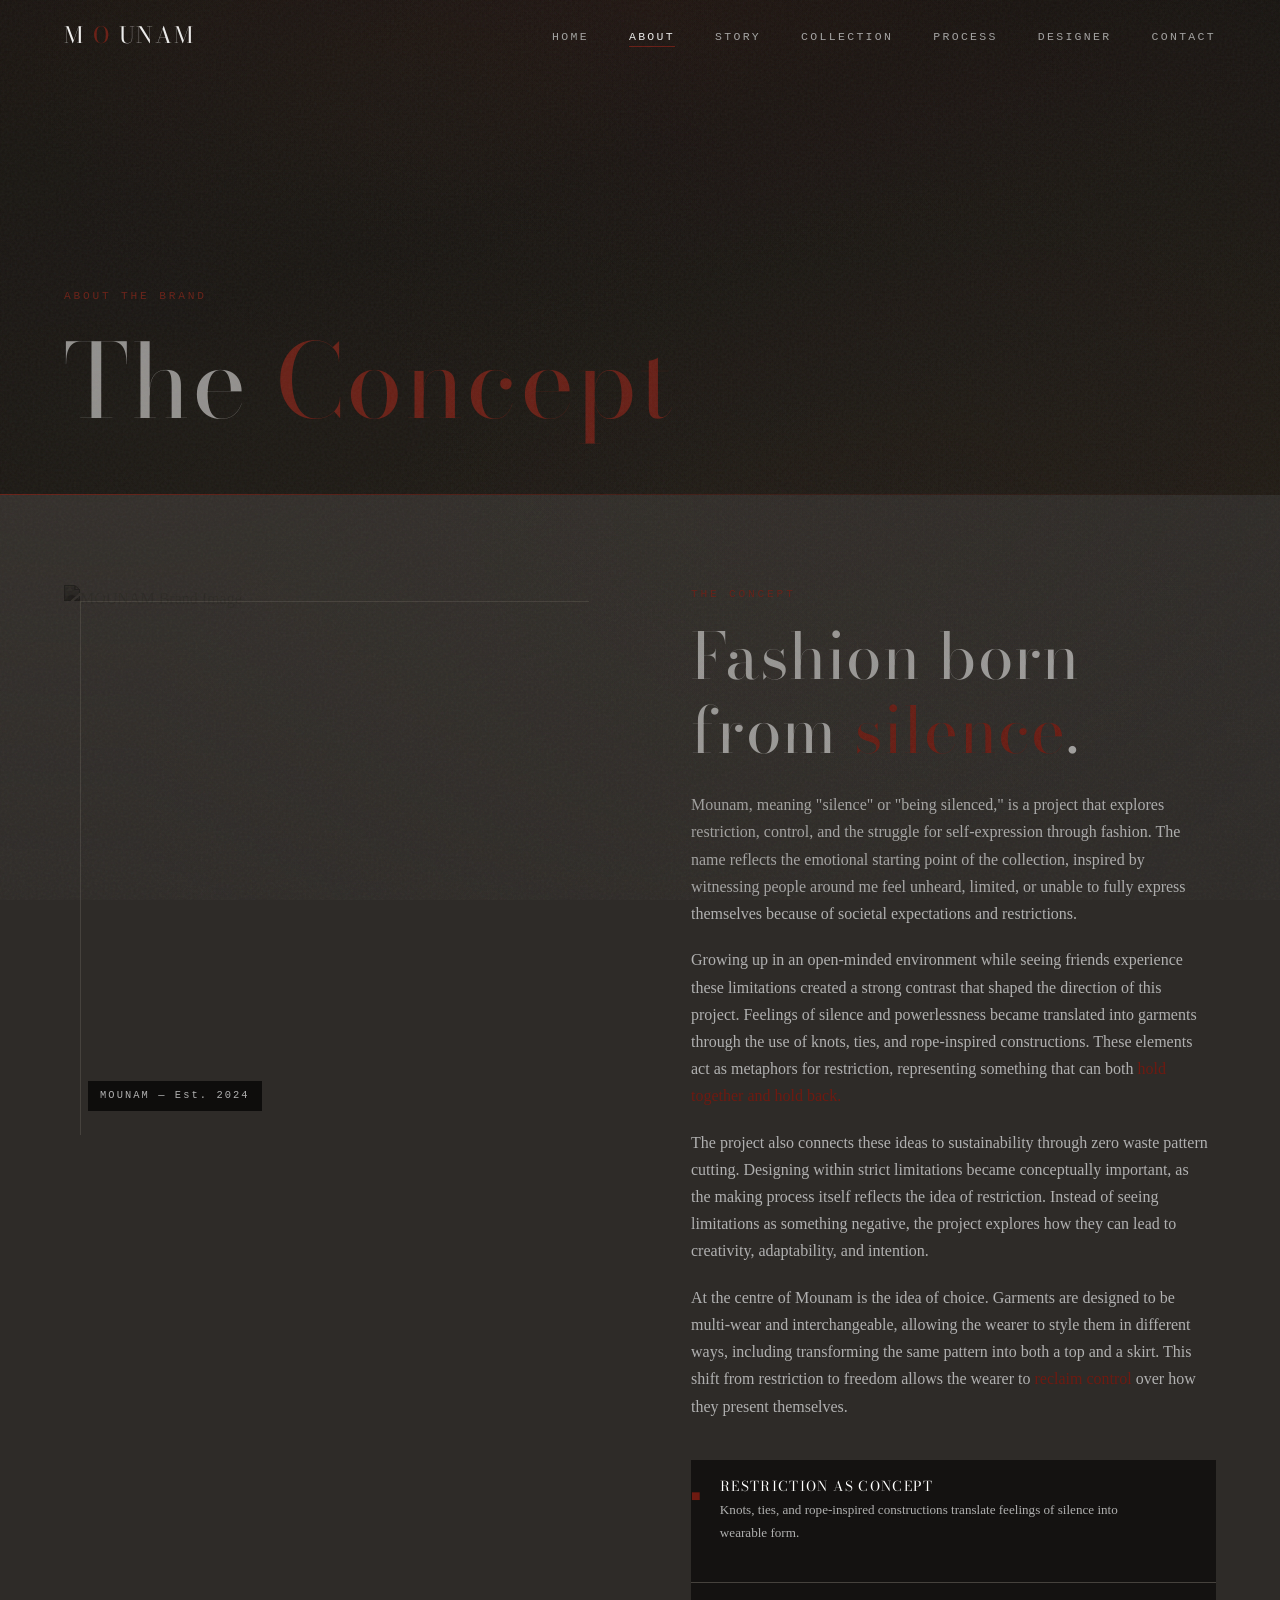
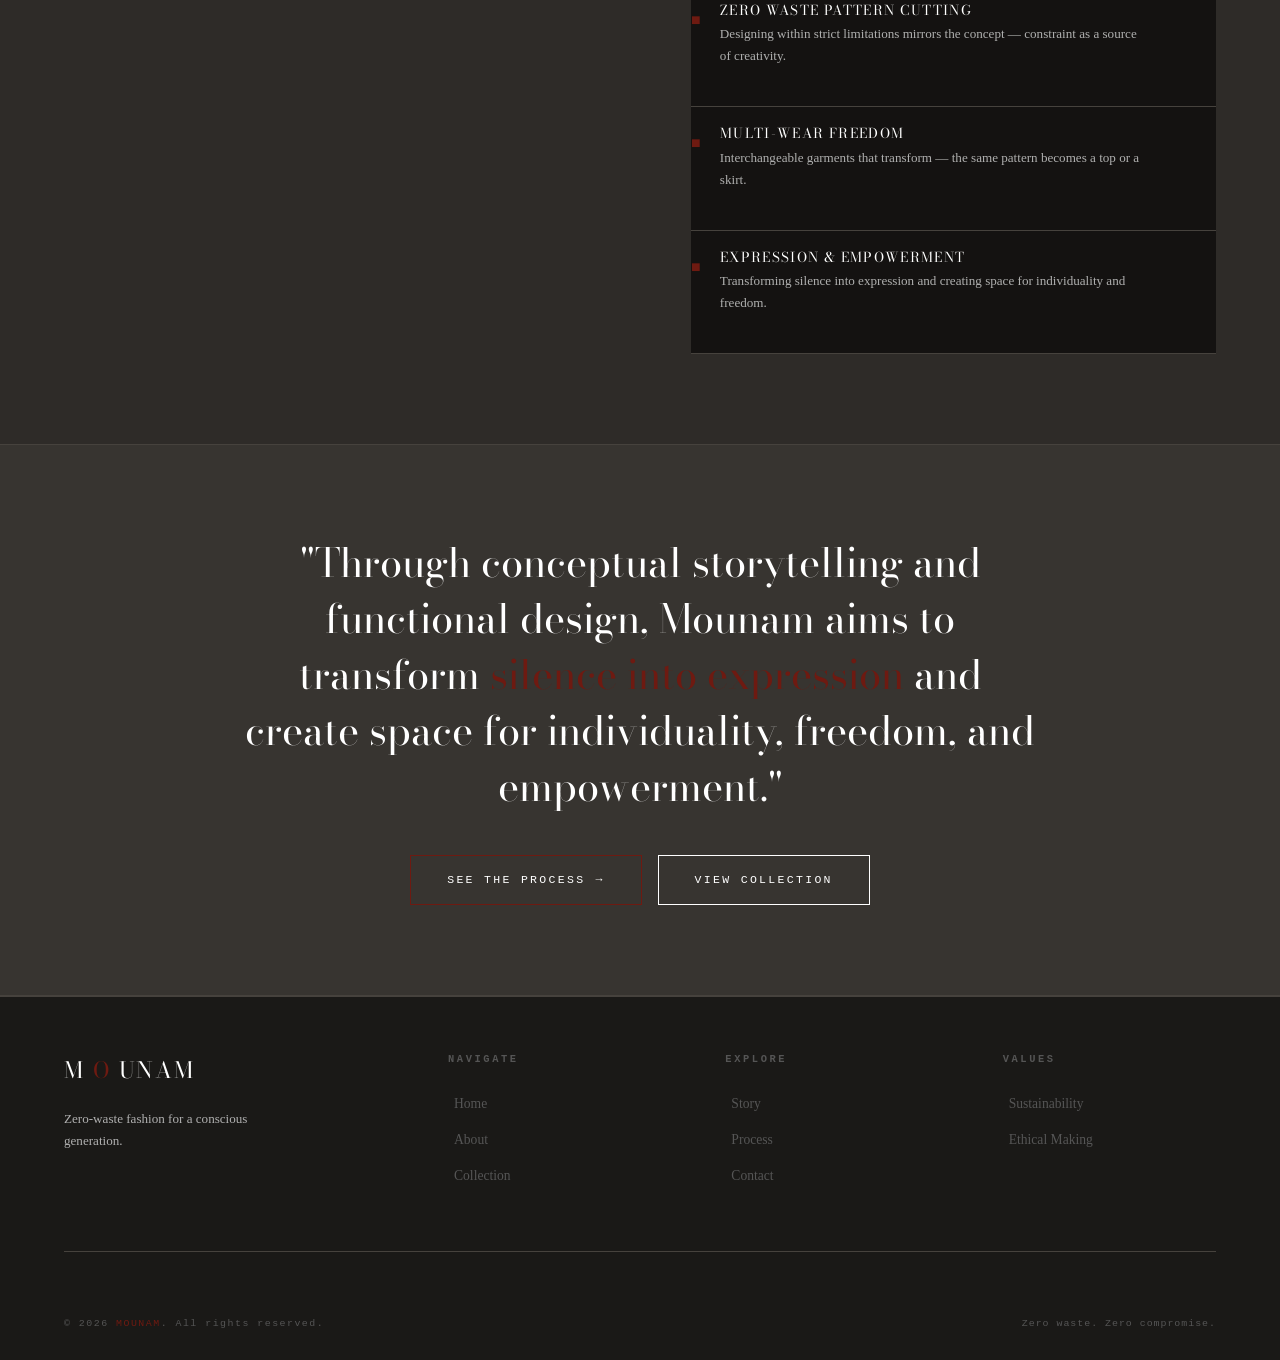
==== commit a87811bb: "Update site content with Mounam concept language and about section changes - Replace all page body c" ====
--- a/about.html
+++ b/about.html
@@ -54,7 +54,7 @@
     <div class="page-hero-label">
       <span class="label">About the Brand</span>
     </div>
-    <h1>Our <em style="font-style:normal;color:var(--red)">Mission</em></h1>
+    <h1>The <em style="font-style:normal;color:var(--red)">Concept</em></h1>
   </div>
 </div>
 
@@ -62,44 +62,45 @@
 <section class="section">
   <div class="about-split">
     <div class="about-img-wrap reveal-left">
-      <img src="assets/images/garments/IMG_8064.png" alt="MOUNAM Brand Image" style="height:550px;" />
+      <img src="assets/images/garments/pp 2.png" alt="MOUNAM Brand Image" style="height:550px;" />
       <div class="about-img-label">MOUNAM — Est. 2024</div>
     </div>
 
     <div class="about-text reveal-right delay-2">
-      <span class="label" style="margin-bottom:1rem;display:block;">Who We Are</span>
-      <h2 style="margin-bottom:1.5rem;">A brand built on <span class="text-red">radical</span> responsibility.</h2>
-      <p>MOUNAM was founded on a singular belief: that beautiful fashion and environmental responsibility are not opposing forces. Every garment we create leaves behind no textile waste — a commitment that shapes every decision we make.</p>
-      <p>We draw from traditions of origami, architecture, and geometry to engineer patterns that use every square centimetre of fabric. The result is clothing with a conscience — and a striking visual language all its own.</p>
-      <p>Our monochrome aesthetic is intentional. By stripping away colour complexity, we invite you to focus on what truly matters: <span class="text-red">form, construction, and intent.</span></p>
+      <span class="label" style="margin-bottom:1rem;display:block;">The Concept</span>
+      <h2 style="margin-bottom:1.5rem;">Fashion born from <span class="text-red">silence</span>.</h2>
+      <p>Mounam, meaning "silence" or "being silenced," is a project that explores restriction, control, and the struggle for self-expression through fashion. The name reflects the emotional starting point of the collection, inspired by witnessing people around me feel unheard, limited, or unable to fully express themselves because of societal expectations and restrictions.</p>
+      <p>Growing up in an open-minded environment while seeing friends experience these limitations created a strong contrast that shaped the direction of this project. Feelings of silence and powerlessness became translated into garments through the use of knots, ties, and rope-inspired constructions. These elements act as metaphors for restriction, representing something that can both <span class="text-red">hold together and hold back.</span></p>
+      <p>The project also connects these ideas to sustainability through zero waste pattern cutting. Designing within strict limitations became conceptually important, as the making process itself reflects the idea of restriction. Instead of seeing limitations as something negative, the project explores how they can lead to creativity, adaptability, and intention.</p>
+      <p>At the centre of Mounam is the idea of choice. Garments are designed to be multi-wear and interchangeable, allowing the wearer to style them in different ways, including transforming the same pattern into both a top and a skirt. This shift from restriction to freedom allows the wearer to <span class="text-red">reclaim control</span> over how they present themselves.</p>
 
       <div class="values-list">
         <div class="value-item">
           <span class="value-icon">&#9632;</span>
           <div class="value-content">
-            <h4>Zero Waste Commitment</h4>
-            <p>Every pattern is engineered to use 100% of the fabric — no offcuts, no waste.</p>
+            <h4>Restriction as Concept</h4>
+            <p>Knots, ties, and rope-inspired constructions translate feelings of silence into wearable form.</p>
           </div>
         </div>
         <div class="value-item">
           <span class="value-icon">&#9632;</span>
           <div class="value-content">
-            <h4>Ethical Production</h4>
-            <p>All garments are made in fair-wage studios with transparent supply chains.</p>
+            <h4>Zero Waste Pattern Cutting</h4>
+            <p>Designing within strict limitations mirrors the concept — constraint as a source of creativity.</p>
           </div>
         </div>
         <div class="value-item">
           <span class="value-icon">&#9632;</span>
           <div class="value-content">
-            <h4>Sustainable Materials</h4>
-            <p>Only natural, certified organic, and recycled textiles enter our studio.</p>
+            <h4>Multi-Wear Freedom</h4>
+            <p>Interchangeable garments that transform — the same pattern becomes a top or a skirt.</p>
           </div>
         </div>
         <div class="value-item">
           <span class="value-icon">&#9632;</span>
           <div class="value-content">
-            <h4>Longevity by Design</h4>
-            <p>Pieces crafted to last decades, not seasons — quality over quantity, always.</p>
+            <h4>Expression & Empowerment</h4>
+            <p>Transforming silence into expression and creating space for individuality and freedom.</p>
           </div>
         </div>
       </div>
@@ -111,7 +112,7 @@
 <section class="section" style="background:var(--bg-2);border-top:1px solid var(--bg-3);border-bottom:1px solid var(--bg-3);">
   <div style="max-width:800px;margin:0 auto;text-align:center;">
     <p class="reveal" style="font-family:var(--font-heading);font-size:clamp(1.5rem,3.5vw,2.5rem);color:var(--white);line-height:1.4;max-width:100%;">
-      "The fashion industry produces <span class="text-red">92 million tonnes</span> of waste yearly. We choose to produce none."
+      "Through conceptual storytelling and functional design, Mounam aims to transform <span class="text-red">silence into expression</span> and create space for individuality, freedom, and empowerment."
     </p>
     <div style="margin-top:2.5rem;display:flex;gap:1rem;justify-content:center;flex-wrap:wrap;" class="reveal delay-2">
       <a href="zero-waste.html" class="btn"><span>See the Process</span><span class="btn-arrow">&#8594;</span></a>
--- a/css/styles.css
+++ b/css/styles.css
@@ -812,13 +812,18 @@
 .about-img-wrap {
   position: relative;
   overflow: hidden;
+  background: var(--bg);
 }
 .about-img-wrap img {
   height: 550px;
-  filter: grayscale(40%) brightness(1.05);
-  transition: filter var(--transition-slow);
-}
-.about-img-wrap:hover img { filter: grayscale(60%); }
+  filter: grayscale(100%) brightness(0.85);
+  mix-blend-mode: multiply;
+  transition: filter 0.5s ease, transform 0.5s ease;
+}
+.about-img-wrap:hover img {
+  filter: grayscale(0%) brightness(1.1);
+  transform: scale(1.03);
+}
 .about-img-label {
   position: absolute;
   bottom: 1.5rem; left: 1.5rem;
